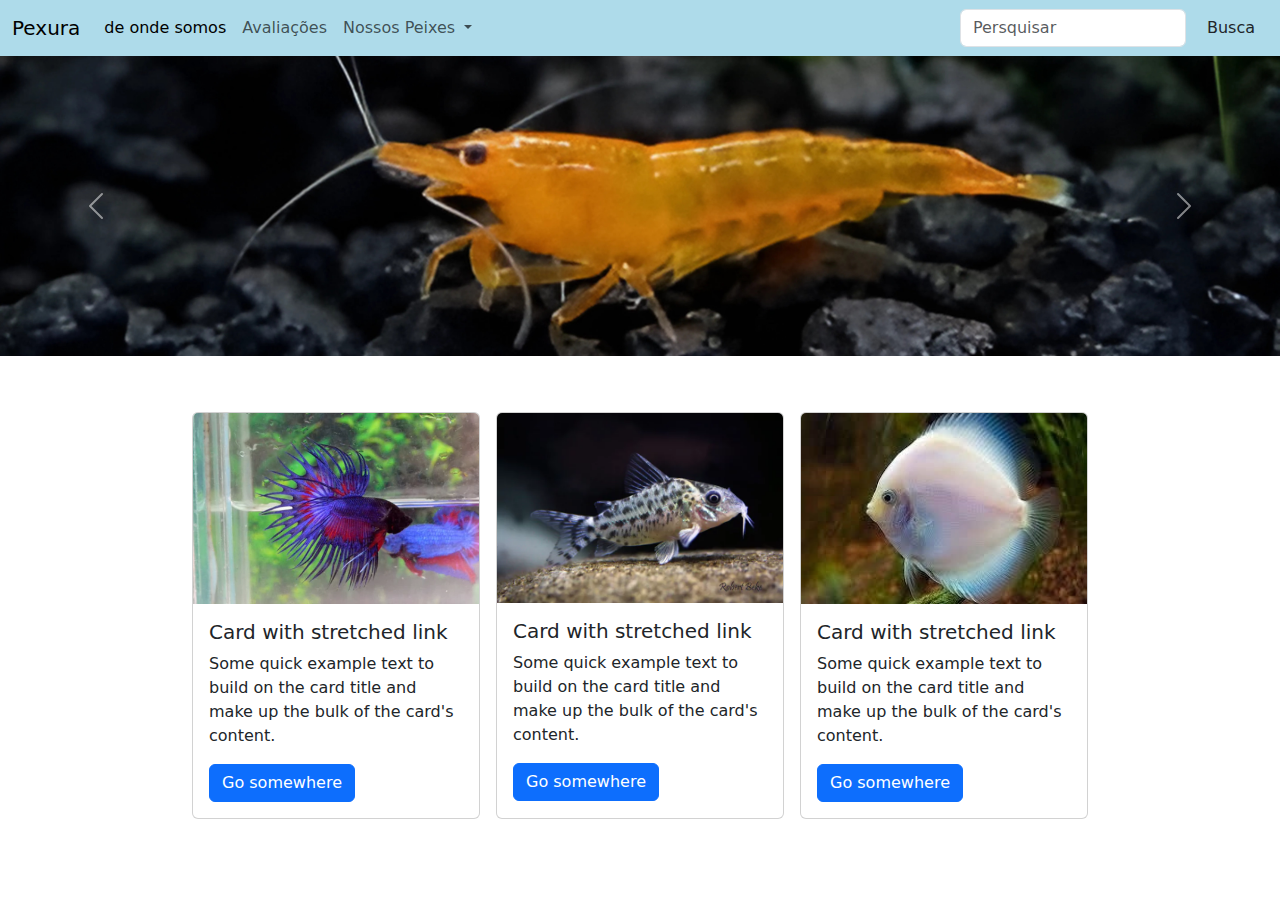
==== peixura/index.html @ 5fb7066d "versao 0 aprendendo" ====
<!DOCTYPE html>
<html lang="pt-br">

<head>
  <meta charset="UTF-8">
  <meta name="viewport" content="width=device-width, initial-scale=1.0">
  <title>Pexura</title>
  <link rel="stylesheet" href="style.css">
  <link href="https://cdn.jsdelivr.net/npm/bootstrap@5.3.3/dist/css/bootstrap.min.css" rel="stylesheet"
    integrity="sha384-QWTKZyjpPEjISv5WaRU9OFeRpok6YctnYmDr5pNlyT2bRjXh0JMhjY6hW+ALEwIH" crossorigin="anonymous">
</head>

<body>

  <script src="https://cdn.jsdelivr.net/npm/bootstrap@5.3.3/dist/js/bootstrap.bundle.min.js"
    integrity="sha384-YvpcrYf0tY3lHB60NNkmXc5s9fDVZLESaAA55NDzOxhy9GkcIdslK1eN7N6jIeHz"
    crossorigin="anonymous"></script>
  <header>

    <nav class="navbar navbar-expand-lg bg-primary-subtle-blue">
      <div class="container-fluid">
        <a class="navbar-brand" href="#">Pexura</a>
        <button class="navbar-toggler" type="button" data-bs-toggle="collapse" data-bs-target="#navbarSupportedContent"
          aria-controls="navbarSupportedContent" aria-expanded="false" aria-label="Toggle navigation">
          <span class="navbar-toggler-icon"></span>
        </button>
        <div class="collapse navbar-collapse" id="navbarSupportedContent">
          <ul class="navbar-nav me-auto mb-2 mb-lg-0">
            <li class="nav-item">
              <a class="nav-link active" aria-current="page" href="#">de onde somos</a>
            </li>
            <li class="nav-item">
              <a class="nav-link" href="#">Avaliações</a>
            </li>
            <li class="nav-item dropdown">
              <a class="nav-link dropdown-toggle" href="#" role="button" data-bs-toggle="dropdown"
                aria-expanded="false">
                Nossos Peixes
              </a>
              <ul class="dropdown-menu">
                <li><a class="dropdown-item" href="#">Todos</a></li>
                <li><a class="dropdown-item" href="#">Mais vendidos</a></li>
                <li>
                  <hr class="dropdown-divider">
                </li>
                <li><a class="dropdown-item" href="#">Promoção</a></li>
              </ul>
            </li>
          </ul>
          <form class="d-flex" role="search">
            <input class="form-control me-2" type="busca" placeholder="Persquisar" aria-label="Pesquisa">
            <button class="btn btn-outline-success-blue" type="submit">Busca</button>
          </form>
        </div>
      </div>
    </nav>
  </header>

  <div id="carouselExampleAutoplaying" class="carousel slide" data-bs-ride="carousel">
    <div class="carousel-inner">
      <div class="carousel-item active">
        <img src="img/camarao-laranja.png" class="d-block full-width-image" alt="Imagem do Tetra Mato">
      </div>
      <div class="carousel-item">
        <img src="img/tetra-mato.jpg" class="d-block full-width-image" alt="Imagem do Tetra Mato">
      </div>
      <div class="carousel-item">
        <img src="img/tetra-mato.jpg" class="d-block full-width-image" alt="Imagem do Tetra Mato">
      </div>
    </div>
    <button class="carousel-control-prev" type="button" data-bs-target="#carouselExampleAutoplaying"
      data-bs-slide="prev">
      <span class="carousel-control-prev-icon" aria-hidden="true"></span>
      <span class="visually-hidden">Anterior</span>
    </button>
    <button class="carousel-control-next" type="button" data-bs-target="#carouselExampleAutoplaying"
      data-bs-slide="next">
      <span class="carousel-control-next-icon" aria-hidden="true"></span>
      <span class="visually-hidden">Próximo</span>
    </button>
  </div>
  <div class="justify-content-center d-flex flex-wrap mt-5">

    <div class="card m-2" style="width: 18rem;">
      <img src="img/beta-macho.webp" class="card-img-top" alt="peixe">
      <div class="card-body">
        <h5 class="card-title">Card with stretched link</h5>
        <p class="card-text">Some quick example text to build on the card title and make up the bulk of the card's
          content.</p>
        <a href="#" class="btn btn-primary stretched-link">Go somewhere</a>
      </div>
    </div>

    <div class="card m-2" style="width: 18rem;">
      <img src="img/coridora-agassizi.webp" class="card-img-top" alt="peixe">
      <div class="card-body">
        <h5 class="card-title">Card with stretched link</h5>
        <p class="card-text">Some quick example text to build on the card title and make up the bulk of the card's
          content.</p>
        <a href="#" class="btn btn-primary stretched-link">Go somewhere</a>
      </div>
    </div>



    <div class="card m-2" style="width: 18rem;">
      <img src="img/acaria-disco.webp" class="card-img-top" alt="peixe">
      <div class="card-body">
        <h5 class="card-title">Card with stretched link</h5>
        <p class="card-text">Some quick example text to build on the card title and make up the bulk of the card's
          content.</p>
        <a href="#" class="btn btn-primary stretched-link">Go somewhere</a>
      </div>
    </div>
  </div>
</body>

<div>

</div>
</html>
---- peixura/style.css ----
body {
    background-image: url('img/wave.png');
    background-size: cover;
    background-position: center;
    background-repeat: no-repeat;  
    height: 200px;
  }

.btn-outline-success-blue {
    --bs-btn-color: #5116a0;
    --bs-btn-border-color: #5116a0;
    --bs-btn-hover-color: #fff;
    --bs-btn-hover-bg: #5116a0;
    --bs-btn-hover-border-color: #5116a0;
    --bs-btn-focus-shadow-rgb: 25, 135, 84;
    --bs-btn-active-color: #fff;
    --bs-btn-active-bg: #5116a0;
    --bs-btn-active-border-color: #5116a0;
    --bs-btn-active-shadow: inset 0 3px 5px rgba(0, 0, 0, 0.125);
    --bs-btn-disabled-color: #5116a0;
    --bs-btn-disabled-bg: transparent;
    --bs-btn-disabled-border-color: #5116a0;
    --bs-gradient: none;
}

.bg-primary-subtle-blue {
    background-color: #aedbea  !important;
}

.img-carrosel {
    width: 100%;
    max-width: 1080px; 
    height: auto;     
}

.full-width-image {
    width: 100%;          
    height: 300px;        
    object-fit: cover;    
}
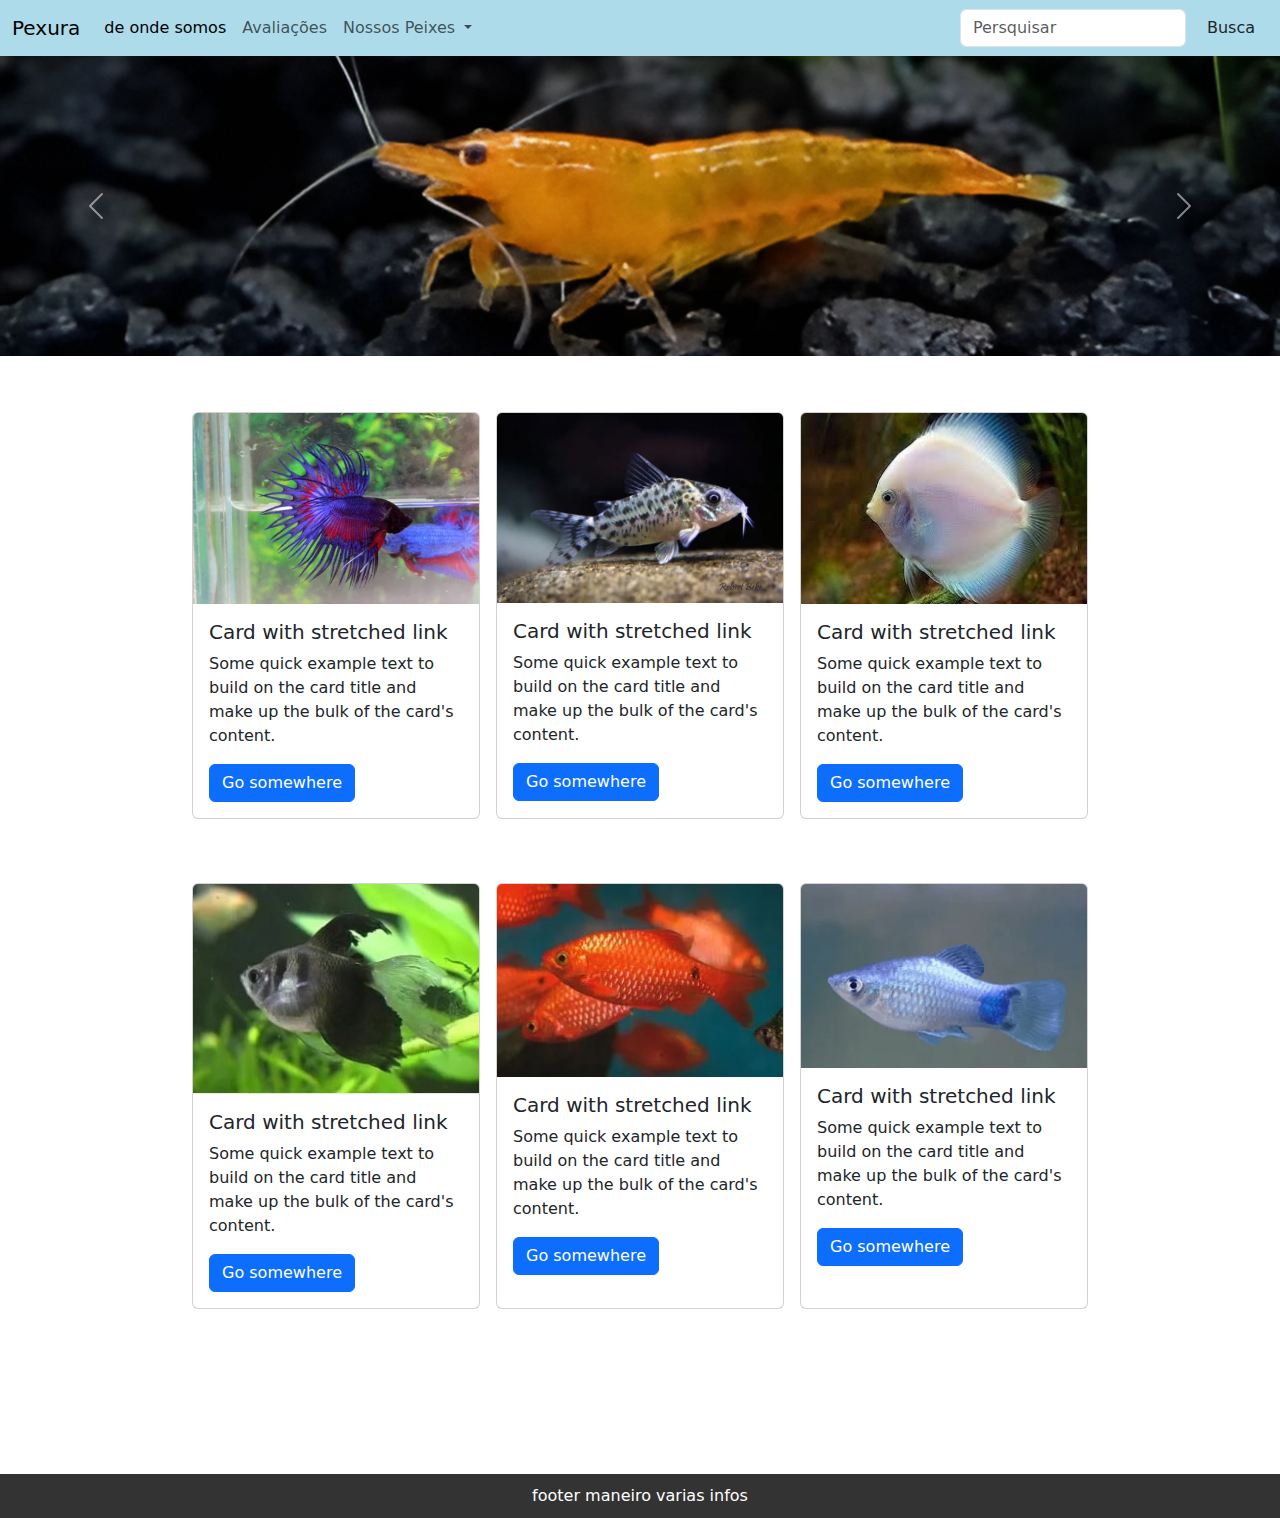
==== commit d688375b: "pexura 0.2.0" ====
--- a/peixura/index.html
+++ b/peixura/index.html
@@ -79,8 +79,10 @@
       <span class="visually-hidden">Próximo</span>
     </button>
   </div>
+
+
+
   <div class="justify-content-center d-flex flex-wrap mt-5">
-
     <div class="card m-2" style="width: 18rem;">
       <img src="img/beta-macho.webp" class="card-img-top" alt="peixe">
       <div class="card-body">
@@ -91,7 +93,7 @@
       </div>
     </div>
 
-    <div class="card m-2" style="width: 18rem;">
+    <div class=" card m-2" style="width: 18rem;">
       <img src="img/coridora-agassizi.webp" class="card-img-top" alt="peixe">
       <div class="card-body">
         <h5 class="card-title">Card with stretched link</h5>
@@ -113,9 +115,52 @@
       </div>
     </div>
   </div>
+
+  <div class="justify-content-center d-flex flex-wrap mt-5 ">
+    <div class="card m-2" style="width: 18rem;">
+      <img src="img/tetra-preto.jpg" class="card-img-top" alt="peixe">
+      <div class="card-body">
+        <h5 class="card-title">Card with stretched link</h5>
+        <p class="card-text">Some quick example text to build on the card title and make up the bulk of the card's
+          content.</p>
+        <a href="#" class="btn btn-primary stretched-link">Go somewhere</a>
+      </div>
+    </div>
+
+    <div class="card m-2" style="width: 18rem;">
+      <img src="img/barbus-cereja.jpg" class="card-img-top" alt="peixe">
+      <div class="card-body">
+        <h5 class="card-title">Card with stretched link</h5>
+        <p class="card-text">Some quick example text to build on the card title and make up the bulk of the card's
+          content.</p>
+        <a href="#" class="btn btn-primary stretched-link">Go somewhere</a>
+      </div>
+    </div>
+
+    <div class="card m-2" style="width: 18rem;">
+      <img src="img/plati-azul.png" class="card-img-top" alt="peixe">
+      <div class="card-body">
+        <h5 class="card-title">Card with stretched link</h5>
+        <p class="card-text">Some quick example text to build on the card title and make up the bulk of the card's
+          content.</p>
+        <a href="#" class="btn btn-primary stretched-link">Go somewhere</a>
+      </div>
+    </div>
+  </div>
+
+  <footer class="footer-gif " alt="video">
+    
+      <video class="video" autoplay loop muted>
+        <source src="img/aquario-gif.mp4" type="video/mp4">
+        Seu navegador não suporta o elemento de vídeo.
+      </video>
+      
+    <div class="ft-bg">
+      footer maneiro varias infos
+    </div>
+
+  </footer>
+
 </body>
 
-<div>
-
-</div>
 </html>--- a/peixura/style.css
+++ b/peixura/style.css
@@ -1,3 +1,8 @@
+*{
+    margin:0;
+    padding:0;
+}
+
 body {
     background-image: url('img/wave.png');
     background-size: cover;
@@ -39,3 +44,25 @@
     object-fit: cover;    
 }
 
+.ft-bg {
+    width: 100%;
+    background-color: #333;
+    color: white;
+    text-align: center;
+    padding: 10px 0;
+}
+
+.footer-gif {
+    position: auto;
+    bottom: 0;
+    width: 100%;
+    display: block;
+    margin-bottom:0;
+
+}
+
+.video {
+    width: 100%;
+    height: 100%;
+}
+
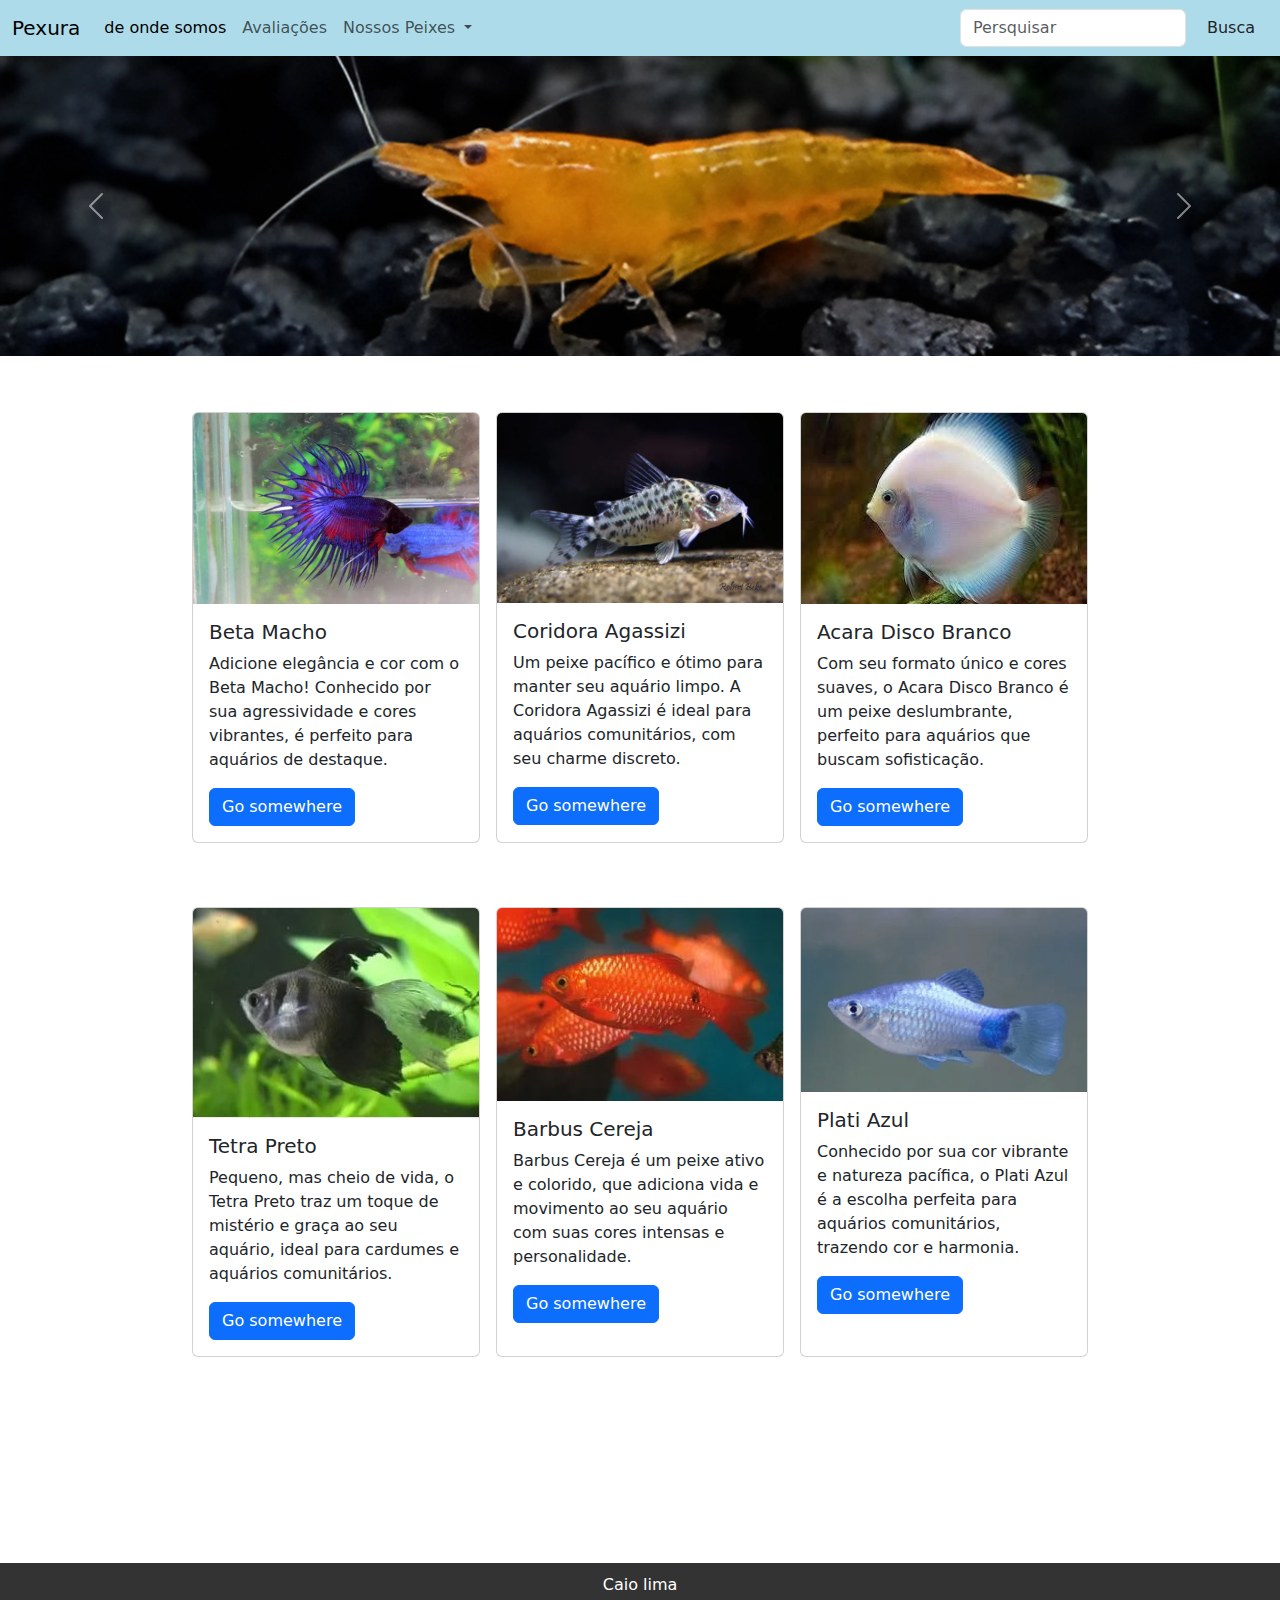
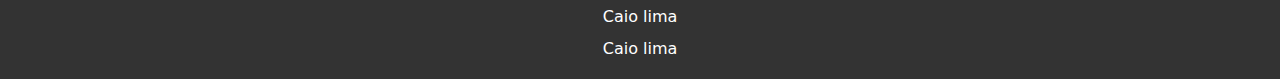
==== commit bfbc07bd: "pexura 0.3.0" ====
--- a/peixura/index.html
+++ b/peixura/index.html
@@ -86,19 +86,17 @@
     <div class="card m-2" style="width: 18rem;">
       <img src="img/beta-macho.webp" class="card-img-top" alt="peixe">
       <div class="card-body">
-        <h5 class="card-title">Card with stretched link</h5>
-        <p class="card-text">Some quick example text to build on the card title and make up the bulk of the card's
-          content.</p>
-        <a href="#" class="btn btn-primary stretched-link">Go somewhere</a>
+        <h5 class="card-title">Beta Macho</h5>
+        <p class="card-text">Adicione elegância e cor com o Beta Macho! Conhecido por sua agressividade e cores vibrantes, é perfeito para aquários de destaque.</p>
+        <a target="_blank" href="/compras/betamacho.html" class="btn btn-primary stretched-link">Go somewhere</a>
       </div>
     </div>
 
     <div class=" card m-2" style="width: 18rem;">
       <img src="img/coridora-agassizi.webp" class="card-img-top" alt="peixe">
       <div class="card-body">
-        <h5 class="card-title">Card with stretched link</h5>
-        <p class="card-text">Some quick example text to build on the card title and make up the bulk of the card's
-          content.</p>
+        <h5 class="card-title">Coridora Agassizi</h5>
+        <p class="card-text">Um peixe pacífico e ótimo para manter seu aquário limpo. A Coridora Agassizi é ideal para aquários comunitários, com seu charme discreto.</p>
         <a href="#" class="btn btn-primary stretched-link">Go somewhere</a>
       </div>
     </div>
@@ -108,9 +106,8 @@
     <div class="card m-2" style="width: 18rem;">
       <img src="img/acaria-disco.webp" class="card-img-top" alt="peixe">
       <div class="card-body">
-        <h5 class="card-title">Card with stretched link</h5>
-        <p class="card-text">Some quick example text to build on the card title and make up the bulk of the card's
-          content.</p>
+        <h5 class="card-title">Acara Disco Branco</h5>
+        <p class="card-text">Com seu formato único e cores suaves, o Acara Disco Branco é um peixe deslumbrante, perfeito para aquários que buscam sofisticação.</p>
         <a href="#" class="btn btn-primary stretched-link">Go somewhere</a>
       </div>
     </div>
@@ -120,9 +117,8 @@
     <div class="card m-2" style="width: 18rem;">
       <img src="img/tetra-preto.jpg" class="card-img-top" alt="peixe">
       <div class="card-body">
-        <h5 class="card-title">Card with stretched link</h5>
-        <p class="card-text">Some quick example text to build on the card title and make up the bulk of the card's
-          content.</p>
+        <h5 class="card-title">Tetra Preto</h5>
+        <p class="card-text">Pequeno, mas cheio de vida, o Tetra Preto traz um toque de mistério e graça ao seu aquário, ideal para cardumes e aquários comunitários.</p>
         <a href="#" class="btn btn-primary stretched-link">Go somewhere</a>
       </div>
     </div>
@@ -130,9 +126,8 @@
     <div class="card m-2" style="width: 18rem;">
       <img src="img/barbus-cereja.jpg" class="card-img-top" alt="peixe">
       <div class="card-body">
-        <h5 class="card-title">Card with stretched link</h5>
-        <p class="card-text">Some quick example text to build on the card title and make up the bulk of the card's
-          content.</p>
+        <h5 class="card-title">Barbus Cereja</h5>
+        <p class="card-text">Barbus Cereja é um peixe ativo e colorido, que adiciona vida e movimento ao seu aquário com suas cores intensas e personalidade.</p>
         <a href="#" class="btn btn-primary stretched-link">Go somewhere</a>
       </div>
     </div>
@@ -140,9 +135,8 @@
     <div class="card m-2" style="width: 18rem;">
       <img src="img/plati-azul.png" class="card-img-top" alt="peixe">
       <div class="card-body">
-        <h5 class="card-title">Card with stretched link</h5>
-        <p class="card-text">Some quick example text to build on the card title and make up the bulk of the card's
-          content.</p>
+        <h5 class="card-title">Plati Azul</h5>
+        <p class="card-text">Conhecido por sua cor vibrante e natureza pacífica, o Plati Azul é a escolha perfeita para aquários comunitários, trazendo cor e harmonia.</p>
         <a href="#" class="btn btn-primary stretched-link">Go somewhere</a>
       </div>
     </div>
@@ -150,14 +144,25 @@
 
   <footer class="footer-gif " alt="video">
     
-      <video class="video" autoplay loop muted>
+      <video class="d-flex flex-wrap mt-5 w-100 h-100" autoplay loop muted style="object-fit: cover;">
         <source src="img/aquario-gif.mp4" type="video/mp4">
         Seu navegador não suporta o elemento de vídeo.
       </video>
-      
-    <div class="ft-bg">
-      footer maneiro varias infos
+  
+ 
+  <ul class="list-unstyled">
+    <div class="ft-bg ">
+      <li class="mb-2">
+        <a>Caio lima</a>
+      </li>
+      <li class="mb-2">
+        <a>Caio lima</a>
+      </li>
+      <li class="mb-2">
+        <a>Caio lima</a>
+      </li>
     </div>
+  </ul>
 
   </footer>
 
--- a/peixura/style.css
+++ b/peixura/style.css
@@ -55,7 +55,7 @@
 .footer-gif {
     position: auto;
     bottom: 0;
-    width: 100%;
+    width: auto;
     display: block;
     margin-bottom:0;
 
